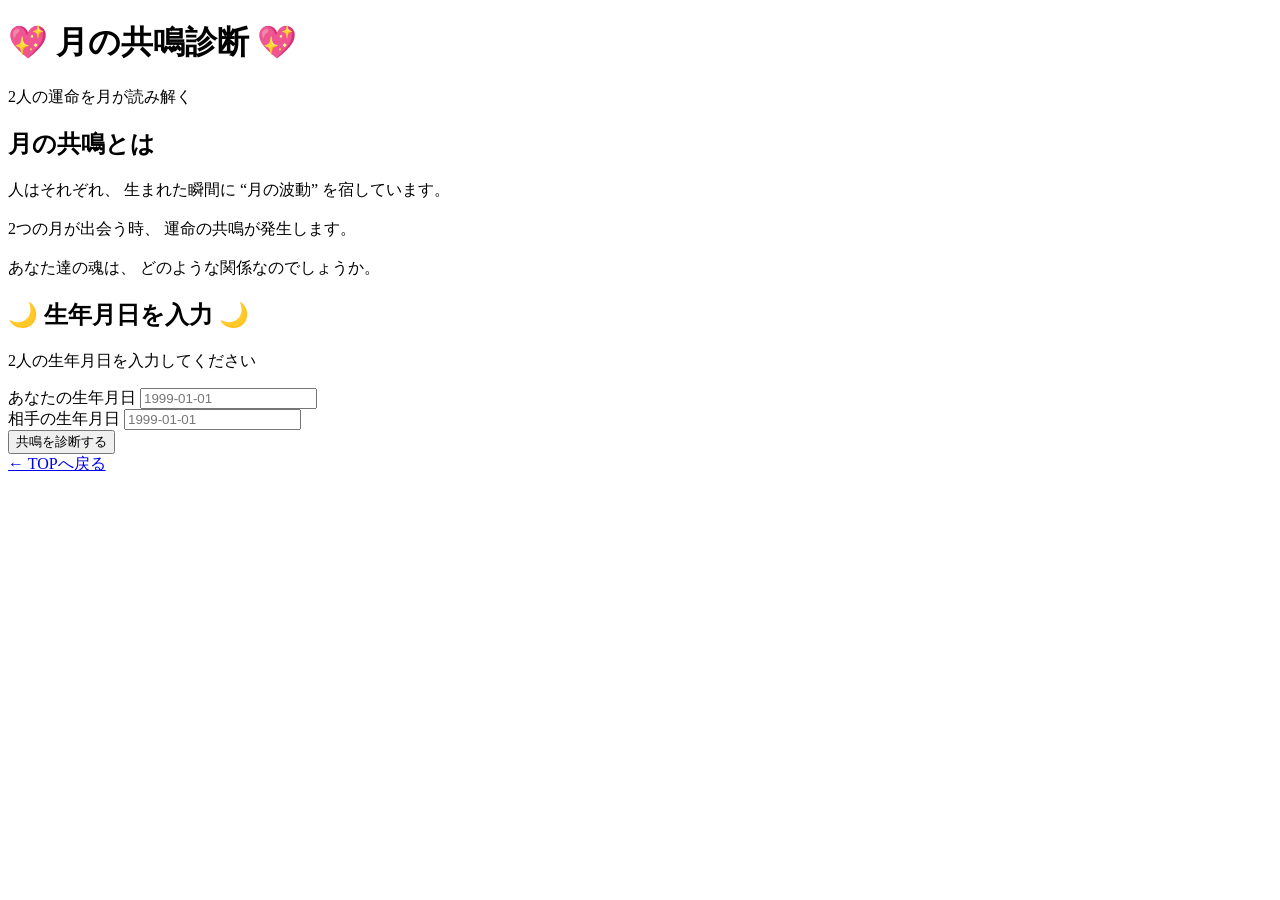
==== compatibility.html @ 820327c6 "Add files via upload" ====
<!DOCTYPE html>
<html lang="ja">

<head>

  <meta charset="UTF-8">

  <meta
    name="viewport"
    content="width=device-width, initial-scale=1.0"
  >

  <title>
    月の共鳴診断｜無料相性占い｜月詠秘術
  </title>

  <meta
    name="description"
    content="2人の生年月日から運命の相性を診断。月の共鳴による神秘の相性占い。"
  >

  <!-- CSS -->

  <link
    rel="stylesheet"
    href="style.css"
  >

  <!-- フォント -->

  <link
    href="https://fonts.googleapis.com/css2?family=Cinzel:wght@700&display=swap"
    rel="stylesheet"
  >

</head>

<body>

  <!-- 背景霧 -->

  <div class="fog"></div>

  <!-- タイトル -->

  <header>

    <h1>
      💖 月の共鳴診断 💖
    </h1>

    <p class="subtitle">
      2人の運命を月が読み解く
    </p>

  </header>

  <!-- 説明 -->

  <section class="intro">

    <h2>
      月の共鳴とは
    </h2>

    <p>

      人はそれぞれ、
      生まれた瞬間に
      “月の波動” を宿しています。

      <br><br>

      2つの月が出会う時、
      運命の共鳴が発生します。

      <br><br>

      あなた達の魂は、
      どのような関係なのでしょうか。

    </p>

  </section>

  <!-- 相性診断 -->

  <section class="compatibility-section">

    <h2>
      🌙 生年月日を入力 🌙
    </h2>

    <p class="compatibility-text">

      2人の生年月日を入力してください

    </p>

    <div class="compatibility-inputs">

      <!-- あなた -->

      <div>

        <label
          class="birth-label"
          for="person1"
        >

          あなたの生年月日

        </label>

        <input
          type="text"
          id="person1"
          placeholder="1999-01-01"
          maxlength="10"
          inputmode="numeric"
          autocomplete="off"
        >

      </div>

      <!-- 相手 -->

      <div>

        <label
          class="birth-label"
          for="person2"
        >

          相手の生年月日

        </label>

        <input
          type="text"
          id="person2"
          placeholder="1999-01-01"
          maxlength="10"
          inputmode="numeric"
          autocomplete="off"
        >

      </div>

      <button onclick="checkCompatibility()">

        共鳴を診断する

      </button>

    </div>

    <!-- 結果 -->

    <div id="compatibility-result"></div>

  </section>

  <!-- 戻る -->

  <div class="back-area">

    <a
      href="index.html"
      class="back-btn"
    >

      ← TOPへ戻る

    </a>

  </div>

  <!-- JS -->

  <script src="script.js"></script>

</body>

</html>
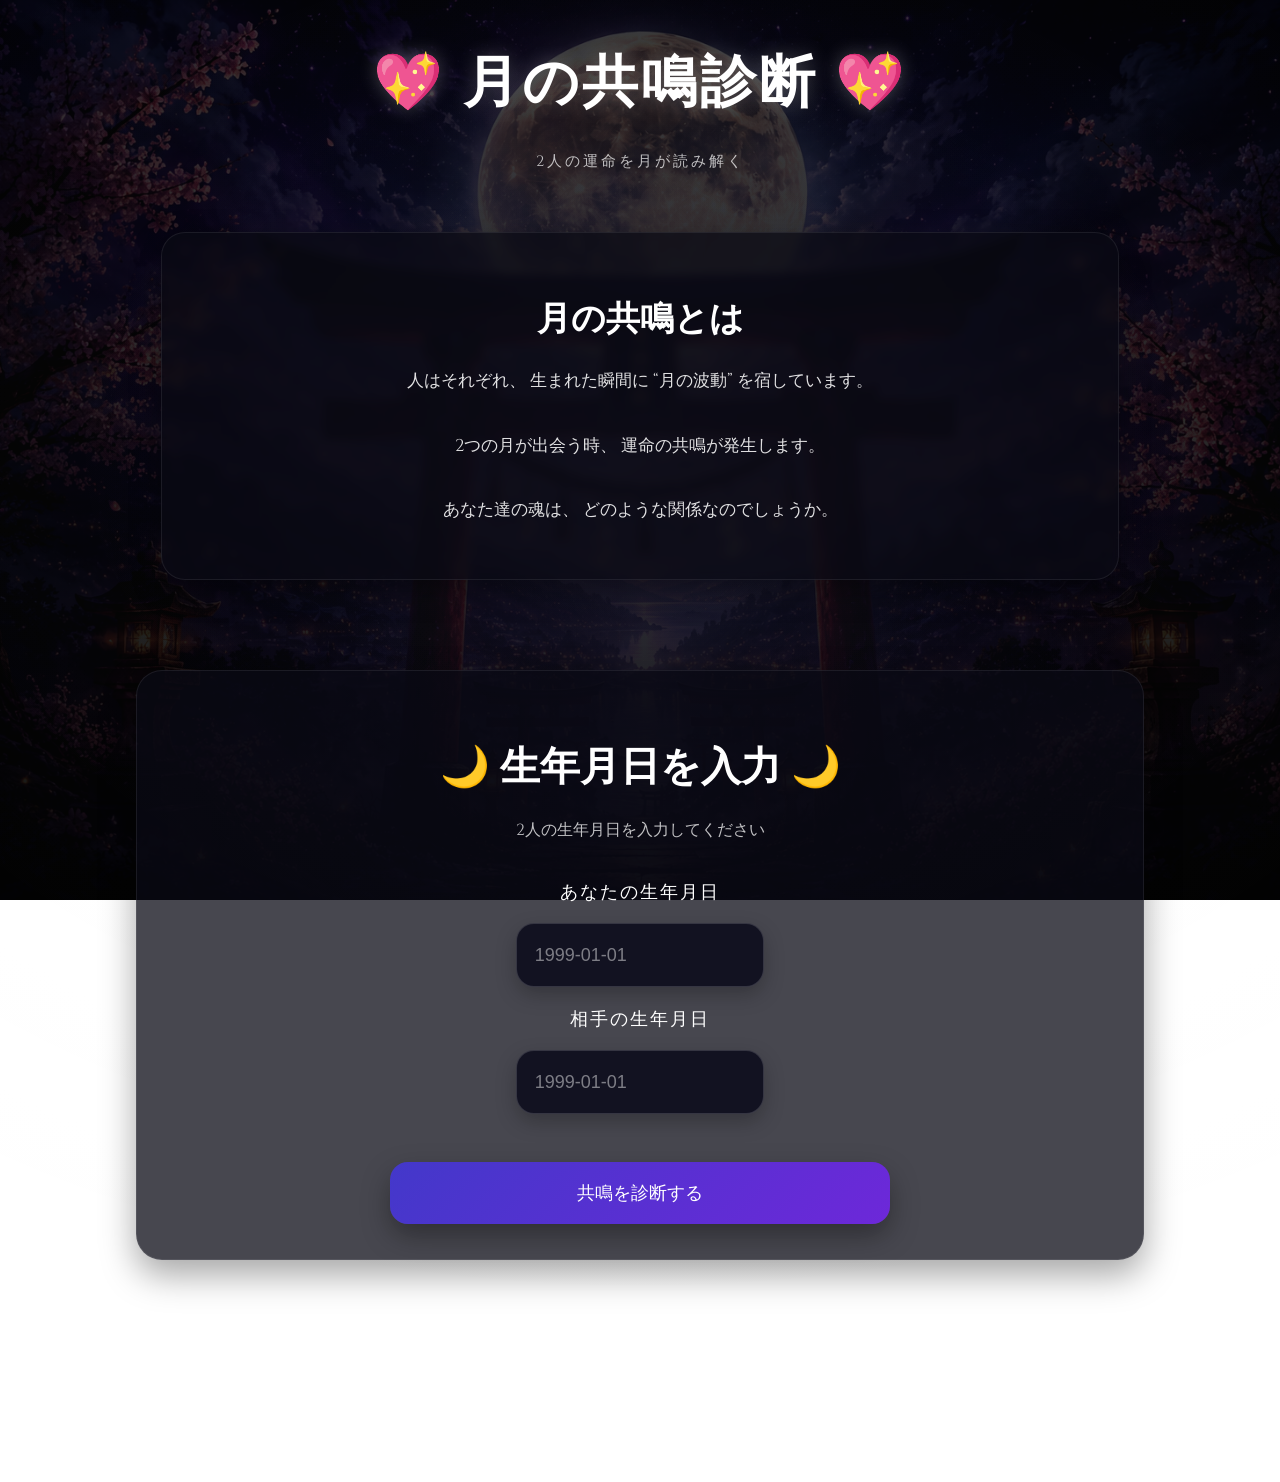
==== commit 7a1f00ad: "Add files via upload" ====
--- a/compatibility.html
+++ b/compatibility.html
@@ -178,7 +178,7 @@
 
   <!-- JS -->
 
-  <script src="script.js"></script>
+  <script src="compatibility.js"></script>
 
 </body>
 
--- a/style.css
+++ b/style.css
@@ -0,0 +1,1379 @@
+/* ========================================
+   月詠秘術 - 完全版 style.css
+======================================== */
+
+/* =========================
+   全体
+========================= */
+
+body {
+
+  margin: 0;
+  padding: 0;
+
+  min-height: 100vh;
+
+  overflow-x: hidden;
+
+  color: white;
+
+  text-align: center;
+
+  font-family: 'Cinzel', serif;
+
+  position: relative;
+
+  background:
+    linear-gradient(
+      rgba(0,0,0,0.78),
+      rgba(0,0,0,0.92)
+    ),
+    url("images/bg.jpg");
+
+  background-size: cover;
+
+  background-position: center center;
+
+  background-repeat: no-repeat;
+
+  background-attachment: fixed;
+}
+
+/* オーラ */
+
+body::before {
+
+  content: "";
+
+  position: fixed;
+
+  top: 0;
+  left: 0;
+
+  width: 100%;
+  height: 100%;
+
+  background:
+    radial-gradient(
+      circle at center,
+      rgba(80,80,180,0.10),
+      transparent 70%
+    );
+
+  pointer-events: none;
+
+  z-index: 0;
+}
+
+/* =========================
+   背景霧
+========================= */
+
+.fog {
+
+  position: fixed;
+
+  width: 200%;
+  height: 200%;
+
+  top: -50%;
+  left: -50%;
+
+  background:
+    radial-gradient(
+      rgba(255,255,255,0.03),
+      transparent 70%
+    );
+
+  animation:
+    fogMove 45s linear infinite;
+
+  pointer-events: none;
+
+  z-index: 0;
+}
+
+@keyframes fogMove {
+
+  from {
+
+    transform:
+      translateX(0);
+  }
+
+  to {
+
+    transform:
+      translateX(-300px);
+  }
+}
+
+/* =========================
+   共通
+========================= */
+
+header,
+section,
+div,
+footer {
+
+  position: relative;
+
+  z-index: 1;
+}
+
+/* =========================
+   タイトル
+========================= */
+
+h1 {
+
+  margin-top: 45px;
+
+  font-size: 56px;
+
+  line-height: 1.4;
+
+  letter-spacing: 3px;
+
+  text-shadow:
+    0 0 20px rgba(255,255,255,0.25);
+}
+
+.subtitle {
+
+  margin-top: -10px;
+
+  margin-bottom: 40px;
+
+  font-size: 15px;
+
+  letter-spacing: 3px;
+
+  color:
+    rgba(255,255,255,0.72);
+}
+
+/* =========================
+   説明BOX
+========================= */
+
+.intro {
+
+  width: 88%;
+
+  max-width: 900px;
+
+  margin: 60px auto;
+
+  padding: 35px 28px;
+
+  border-radius: 24px;
+
+  background:
+    rgba(10,10,20,0.72);
+
+  border:
+    1px solid rgba(255,255,255,0.08);
+
+  backdrop-filter: blur(4px);
+
+  box-shadow:
+    0 10px 30px rgba(0,0,0,0.35);
+}
+
+.intro h2 {
+
+  font-size: 34px;
+
+  margin-bottom: 22px;
+}
+
+.intro p {
+
+  font-size: 17px;
+
+  line-height: 1.9;
+
+  color:
+    rgba(255,255,255,0.88);
+}
+
+/* =========================
+   入力エリア
+========================= */
+
+.input-section {
+
+  margin-top: 55px;
+}
+
+.birth-label {
+
+  display: block;
+
+  margin-bottom: 18px;
+
+  font-size: 18px;
+
+  letter-spacing: 2px;
+}
+
+/* =========================
+   入力欄
+========================= */
+
+#birthday,
+.compatibility-inputs input {
+
+  width: 92%;
+
+  max-width: 500px;
+
+  height: 64px;
+
+  padding: 0 18px;
+
+  border-radius: 18px;
+
+  border:
+    1px solid rgba(255,255,255,0.15);
+
+  background:
+    rgba(15,15,30,0.92);
+
+  color: white;
+
+  font-size: 18px;
+
+  outline: none;
+
+  box-sizing: border-box;
+
+  appearance: none;
+
+  -webkit-appearance: none;
+
+  transition: 0.3s;
+
+  box-shadow:
+    0 8px 20px rgba(0,0,0,0.25);
+}
+
+/* placeholder */
+
+#birthday::placeholder,
+.compatibility-inputs input::placeholder {
+
+  color:
+    rgba(255,255,255,0.45);
+}
+
+/* focus */
+
+#birthday:focus,
+.compatibility-inputs input:focus {
+
+  border:
+    1px solid rgba(180,180,255,0.55);
+
+  box-shadow:
+    0 0 20px rgba(120,120,255,0.20);
+}
+
+/* =========================
+   エラー
+========================= */
+
+#error-message {
+
+  margin-top: 15px;
+
+  font-size: 14px;
+
+  color: #ffb4b4;
+}
+
+/* =========================
+   ボタン
+========================= */
+
+button {
+
+  margin-top: 28px;
+
+  width: 92%;
+
+  max-width: 500px;
+
+  height: 62px;
+
+  border: none;
+
+  border-radius: 18px;
+
+  background:
+    linear-gradient(
+      135deg,
+      #4338ca,
+      #6d28d9
+    );
+
+  color: white;
+
+  font-size: 18px;
+
+  cursor: pointer;
+
+  transition: 0.3s;
+
+  box-shadow:
+    0 12px 28px rgba(0,0,0,0.35);
+}
+
+button:hover {
+
+  transform:
+    translateY(-3px);
+
+  box-shadow:
+    0 18px 35px rgba(0,0,0,0.45);
+}
+
+/* =========================
+   占い一覧
+========================= */
+
+.fortune-menu {
+
+  width: 92%;
+
+  max-width: 1300px;
+
+  margin: 90px auto;
+}
+
+/* タイトル */
+
+.section-title {
+
+  margin-bottom: 50px;
+}
+
+.section-title span {
+
+  display: block;
+
+  margin-bottom: 14px;
+
+  font-size: 13px;
+
+  letter-spacing: 4px;
+
+  color:
+    rgba(255,255,255,0.45);
+}
+
+.section-title h2 {
+
+  font-size: 52px;
+
+  margin-bottom: 18px;
+}
+
+.section-title p {
+
+  color:
+    rgba(255,255,255,0.68);
+
+  font-size: 17px;
+
+  line-height: 1.8;
+}
+
+/* グリッド */
+
+.fortune-grid {
+
+  display: grid;
+
+  grid-template-columns:
+    repeat(auto-fit, minmax(250px, 1fr));
+
+  gap: 28px;
+}
+
+/* カード */
+
+.fortune-card {
+
+  position: relative;
+
+  overflow: hidden;
+
+  padding: 34px 26px;
+
+  border-radius: 26px;
+
+  text-decoration: none;
+
+  color: white;
+
+  background:
+    linear-gradient(
+      180deg,
+      rgba(20,20,35,0.95),
+      rgba(10,10,20,0.98)
+    );
+
+  border:
+    1px solid rgba(255,255,255,0.08);
+
+  box-shadow:
+    0 15px 35px rgba(0,0,0,0.35);
+
+  transition: 0.35s;
+}
+
+/* 発光 */
+
+.fortune-glow {
+
+  position: absolute;
+
+  top: -70px;
+  right: -70px;
+
+  width: 160px;
+  height: 160px;
+
+  background:
+    radial-gradient(
+      rgba(120,120,255,0.16),
+      transparent 70%
+    );
+
+  pointer-events: none;
+}
+
+/* hover */
+
+.fortune-card:hover {
+
+  transform:
+    translateY(-8px);
+
+  border:
+    1px solid rgba(255,255,255,0.15);
+
+  box-shadow:
+    0 22px 45px rgba(0,0,0,0.45);
+}
+
+/* アイコン */
+
+.fortune-icon {
+
+  font-size: 52px;
+
+  margin-bottom: 22px;
+}
+
+/* タイトル */
+
+.fortune-card h3 {
+
+  font-size: 28px;
+
+  margin-bottom: 16px;
+}
+
+/* 説明 */
+
+.fortune-card p {
+
+  line-height: 1.8;
+
+  font-size: 15px;
+
+  color:
+    rgba(255,255,255,0.72);
+}
+
+/* =========================
+   月図鑑
+========================= */
+
+.moon-book {
+
+  width: 92%;
+
+  max-width: 1200px;
+
+  margin: 90px auto;
+}
+
+.moon-book h2 {
+
+  font-size: 44px;
+
+  margin-bottom: 40px;
+}
+
+.moon-grid {
+
+  display: grid;
+
+  grid-template-columns:
+    repeat(auto-fit, minmax(220px, 1fr));
+
+  gap: 22px;
+}
+
+.moon-card {
+
+  padding: 26px;
+
+  border-radius: 22px;
+
+  background:
+    rgba(10,10,20,0.75);
+
+  border:
+    1px solid rgba(255,255,255,0.08);
+
+  backdrop-filter: blur(4px);
+
+  transition: 0.3s;
+}
+
+.moon-card:hover {
+
+  transform:
+    translateY(-5px);
+
+  box-shadow:
+    0 15px 30px rgba(0,0,0,0.35);
+}
+
+.moon-card h3 {
+
+  font-size: 25px;
+
+  margin-bottom: 16px;
+}
+
+.moon-card p {
+
+  line-height: 1.8;
+
+  color:
+    rgba(255,255,255,0.78);
+}
+
+/* =========================
+   結果画面
+========================= */
+
+.result-title {
+
+  margin-top: 45px;
+
+  font-size: 52px;
+}
+
+.moon-result {
+
+  margin-top: 40px;
+}
+
+.moon-symbol {
+
+  font-size: 88px;
+
+  animation:
+    moonFloat 4s ease-in-out infinite;
+}
+
+@keyframes moonFloat {
+
+  0% {
+
+    transform:
+      translateY(0);
+  }
+
+  50% {
+
+    transform:
+      translateY(-10px);
+  }
+
+  100% {
+
+    transform:
+      translateY(0);
+  }
+}
+
+.moon-label {
+
+  margin-top: 20px;
+
+  font-size: 22px;
+
+  letter-spacing: 3px;
+}
+
+.moon-name {
+
+  margin-top: 16px;
+
+  font-size: 64px;
+}
+
+.moon-desc {
+
+  margin-top: 14px;
+
+  font-size: 22px;
+
+  color:
+    rgba(255,255,255,0.82);
+}
+
+/* =========================
+   運勢BOX
+========================= */
+
+.fortune-box {
+
+  width: 90%;
+
+  max-width: 950px;
+
+  margin: 50px auto;
+
+  padding: 38px 28px;
+
+  border-radius: 28px;
+
+  background:
+    rgba(10,10,20,0.75);
+
+  border:
+    1px solid rgba(255,255,255,0.08);
+
+  backdrop-filter: blur(4px);
+
+  box-shadow:
+    0 15px 35px rgba(0,0,0,0.35);
+}
+
+.fortune-box h2 {
+
+  font-size: 38px;
+
+  margin-bottom: 28px;
+}
+
+.fortune-box h3 {
+
+  margin-top: 35px;
+
+  font-size: 28px;
+
+  color: #ddd6fe;
+}
+
+.fortune-box p {
+
+  font-size: 18px;
+
+  line-height: 1.9;
+
+  color:
+    rgba(255,255,255,0.88);
+}
+
+/* =========================
+   共鳴診断
+========================= */
+
+.compatibility-section {
+
+  width: 90%;
+
+  max-width: 950px;
+
+  margin: 90px auto;
+
+  padding: 35px 28px;
+
+  border-radius: 26px;
+
+  background:
+    rgba(10,10,20,0.75);
+
+  border:
+    1px solid rgba(255,255,255,0.08);
+
+  box-shadow:
+    0 15px 35px rgba(0,0,0,0.35);
+}
+
+.compatibility-section h2 {
+
+  font-size: 40px;
+
+  margin-bottom: 20px;
+}
+
+.compatibility-text {
+
+  line-height: 1.9;
+
+  color:
+    rgba(255,255,255,0.75);
+
+  margin-bottom: 35px;
+}
+
+.compatibility-inputs {
+
+  display: flex;
+
+  flex-direction: column;
+
+  gap: 20px;
+
+  align-items: center;
+}
+
+.compatibility-box {
+
+  margin-top: 40px;
+
+  padding: 30px;
+
+  border-radius: 22px;
+
+  background:
+    rgba(255,255,255,0.04);
+
+  border:
+    1px solid rgba(255,255,255,0.08);
+}
+
+.compatibility-percent {
+
+  font-size: 68px;
+
+  margin-top: 20px;
+
+  color: #ddd6fe;
+}
+
+.compatibility-type {
+
+  margin-top: 18px;
+
+  font-size: 34px;
+}
+
+.compatibility-desc {
+
+  margin-top: 22px;
+
+  line-height: 1.9;
+
+  font-size: 17px;
+}
+
+/* =========================
+   戻る
+========================= */
+
+.back-area {
+
+  margin: 60px 0 80px;
+}
+
+.back-btn {
+
+  display: inline-block;
+
+  padding: 14px 30px;
+
+  border-radius: 14px;
+
+  text-decoration: none;
+
+  color: white;
+
+  background:
+    rgba(255,255,255,0.06);
+
+  border:
+    1px solid rgba(255,255,255,0.10);
+
+  transition: 0.3s;
+}
+
+.back-btn:hover {
+
+  background:
+    rgba(255,255,255,0.12);
+}
+
+/* =========================
+   フッター
+========================= */
+
+.site-footer {
+
+  padding-bottom: 40px;
+
+  color:
+    rgba(255,255,255,0.45);
+
+  font-size: 14px;
+}
+
+/* =========================
+   ローディング
+========================= */
+
+#loading-screen {
+
+  position: fixed;
+
+  top: 0;
+  left: 0;
+
+  width: 100%;
+  height: 100%;
+
+  background:
+    rgba(0,0,0,0.95);
+
+  display: none;
+
+  justify-content: center;
+  align-items: center;
+
+  z-index: 9999;
+}
+
+.loading-content {
+
+  text-align: center;
+}
+
+.loading-moon {
+
+  width: 110px;
+  height: 110px;
+
+  margin: auto;
+
+  border-radius: 50%;
+
+  background:
+    radial-gradient(
+      circle,
+      #ffffff,
+      #c4b5fd,
+      transparent
+    );
+
+  animation:
+    moonPulse 2s infinite;
+}
+
+.loading-content p {
+
+  margin-top: 25px;
+
+  font-size: 20px;
+}
+
+@keyframes moonPulse {
+
+  0% {
+
+    transform: scale(1);
+
+    opacity: 0.8;
+  }
+
+  50% {
+
+    transform: scale(1.12);
+
+    opacity: 1;
+  }
+
+  100% {
+
+    transform: scale(1);
+
+    opacity: 0.8;
+  }
+}
+
+/* =========================
+   スマホ
+========================= */
+
+@media screen and (max-width: 768px) {
+
+  body {
+
+    background-attachment: scroll;
+  }
+
+  h1 {
+
+    font-size: 34px;
+
+    margin-top: 35px;
+  }
+
+  .subtitle {
+
+    font-size: 12px;
+
+    letter-spacing: 2px;
+  }
+
+  .intro {
+
+    width: 92%;
+
+    padding: 24px;
+  }
+
+  .intro h2 {
+
+    font-size: 24px;
+  }
+
+  .intro p {
+
+    font-size: 15px;
+
+    line-height: 1.8;
+  }
+
+  .section-title h2 {
+
+    font-size: 34px;
+  }
+
+  .fortune-grid {
+
+    gap: 18px;
+  }
+
+  .fortune-card {
+
+    padding: 28px 22px;
+  }
+
+  .fortune-icon {
+
+    font-size: 42px;
+  }
+
+  .fortune-card h3 {
+
+    font-size: 22px;
+  }
+
+  .moon-book h2 {
+
+    font-size: 32px;
+  }
+
+  .moon-name {
+
+    font-size: 42px;
+  }
+
+  .moon-desc {
+
+    font-size: 18px;
+  }
+
+  .fortune-box {
+
+    padding: 24px;
+  }
+
+  .fortune-box h2 {
+
+    font-size: 28px;
+  }
+
+  .fortune-box h3 {
+
+    font-size: 22px;
+  }
+
+  .fortune-box p {
+
+    font-size: 16px;
+  }
+
+  .compatibility-percent {
+
+    font-size: 48px;
+  }
+
+  .compatibility-type {
+
+    font-size: 24px;
+  }
+}
+
+/* ========================================
+   星座一覧
+======================================== */
+
+.zodiac-grid {
+
+  display: grid;
+
+  grid-template-columns:
+    repeat(4, 1fr);
+
+  gap: 18px;
+
+  margin-top: 35px;
+}
+
+/* 星座ボタン */
+
+.zodiac-btn {
+
+  height: 90px;
+
+  border-radius: 20px;
+
+  border:
+    1px solid rgba(255,255,255,0.10);
+
+  background:
+    linear-gradient(
+      180deg,
+      rgba(25,25,40,0.95),
+      rgba(10,10,20,0.98)
+    );
+
+  color: white;
+
+  font-size: 17px;
+
+  cursor: pointer;
+
+  transition: 0.3s;
+
+  box-shadow:
+    0 10px 25px rgba(0,0,0,0.30);
+}
+
+/* hover */
+
+.zodiac-btn:hover {
+
+  transform:
+    translateY(-4px);
+
+  border:
+    1px solid rgba(255,255,255,0.18);
+
+  box-shadow:
+    0 18px 35px rgba(0,0,0,0.40);
+}
+
+/* スマホ */
+
+@media screen and (max-width: 768px) {
+
+  .zodiac-grid {
+
+    grid-template-columns:
+      repeat(2, 1fr);
+
+    gap: 14px;
+  }
+
+  .zodiac-btn {
+
+    height: 82px;
+
+    font-size: 16px;
+
+    border-radius: 18px;
+  }
+}
+
+/* ========================================
+   タロット
+======================================== */
+
+.tarot-grid {
+
+  display: grid;
+
+  grid-template-columns:
+    repeat(auto-fit, minmax(140px, 1fr));
+
+  gap: 20px;
+
+  margin-top: 40px;
+}
+
+/* カード */
+
+.tarot-card {
+
+  height: 220px;
+
+  border-radius: 20px;
+
+  cursor: pointer;
+
+  transition: 0.3s;
+
+  display: flex;
+
+  justify-content: center;
+
+  align-items: center;
+
+  background:
+    linear-gradient(
+      180deg,
+      rgba(30,30,50,0.95),
+      rgba(10,10,20,0.98)
+    );
+
+  border:
+    1px solid rgba(255,255,255,0.10);
+
+  box-shadow:
+    0 10px 30px rgba(0,0,0,0.35);
+}
+
+/* hover */
+
+.tarot-card:hover {
+
+  transform:
+    translateY(-6px);
+
+  box-shadow:
+    0 20px 40px rgba(0,0,0,0.45);
+}
+
+/* 裏面 */
+
+.tarot-back {
+
+  font-size: 54px;
+}
+
+/* 開いたカード */
+
+.tarot-open-card {
+
+  margin-bottom: 25px;
+}
+
+/* スマホ */
+
+@media screen and (max-width: 768px) {
+
+  .tarot-grid {
+
+    grid-template-columns:
+      repeat(2, 1fr);
+
+    gap: 16px;
+  }
+
+  .tarot-card {
+
+    height: 180px;
+  }
+
+  .tarot-back {
+
+    font-size: 42px;
+  }
+}
+
+/* =========================
+   タロット
+========================= */
+
+.tarot-section {
+
+  width: 90%;
+
+  max-width: 1200px;
+
+  margin: 80px auto;
+
+  position: relative;
+
+  z-index: 1;
+}
+
+.tarot-grid {
+
+  display: grid;
+
+  grid-template-columns:
+    repeat(auto-fit, minmax(90px, 1fr));
+
+  gap: 20px;
+
+  justify-items: center;
+}
+
+.tarot-card {
+
+  width: 90px;
+
+  height: 160px;
+
+  border-radius: 16px;
+
+  cursor: pointer;
+
+  transition: 0.4s;
+
+  position: relative;
+
+  overflow: hidden;
+
+  background:
+    linear-gradient(
+      135deg,
+      #1a1035,
+      #3b136b
+    );
+
+  border:
+    1px solid rgba(255,255,255,0.2);
+
+  box-shadow:
+    0 0 20px rgba(180,0,255,0.25);
+
+  display: flex;
+
+  justify-content: center;
+
+  align-items: center;
+}
+
+.tarot-card:hover {
+
+  transform:
+    translateY(-10px)
+    scale(1.05);
+
+  box-shadow:
+    0 0 35px rgba(200,120,255,0.6);
+}
+
+.tarot-back {
+
+  font-size: 42px;
+}
+
+.tarot-front {
+
+  font-size: 54px;
+}
+
+.tarot-card.opened {
+
+  animation:
+    tarotOpen 0.6s;
+}
+
+.tarot-card.reversed .tarot-front {
+
+  transform:
+    rotate(180deg);
+}
+
+@keyframes tarotOpen {
+
+  0% {
+
+    transform:
+      rotateY(90deg);
+  }
+
+  100% {
+
+    transform:
+      rotateY(0deg);
+  }
+}
+
+.drawn-card {
+
+  font-size: 90px;
+
+  margin-bottom: 20px;
+
+  animation:
+    moonFloat 3s ease-in-out infinite;
+}
+
+#card-name {
+
+  font-size: 42px;
+
+  margin-bottom: 10px;
+}
+
+#card-orientation {
+
+  font-size: 22px;
+
+  color: #f5d0fe;
+
+  margin-bottom: 20px;
+}
+
+/* スマホ */
+
+@media screen and (max-width: 768px) {
+
+  .tarot-grid {
+
+    grid-template-columns:
+      repeat(4, 1fr);
+
+    gap: 14px;
+  }
+
+  .tarot-card {
+
+    width: 72px;
+
+    height: 130px;
+  }
+
+  .tarot-front {
+
+    font-size: 42px;
+  }
+}
